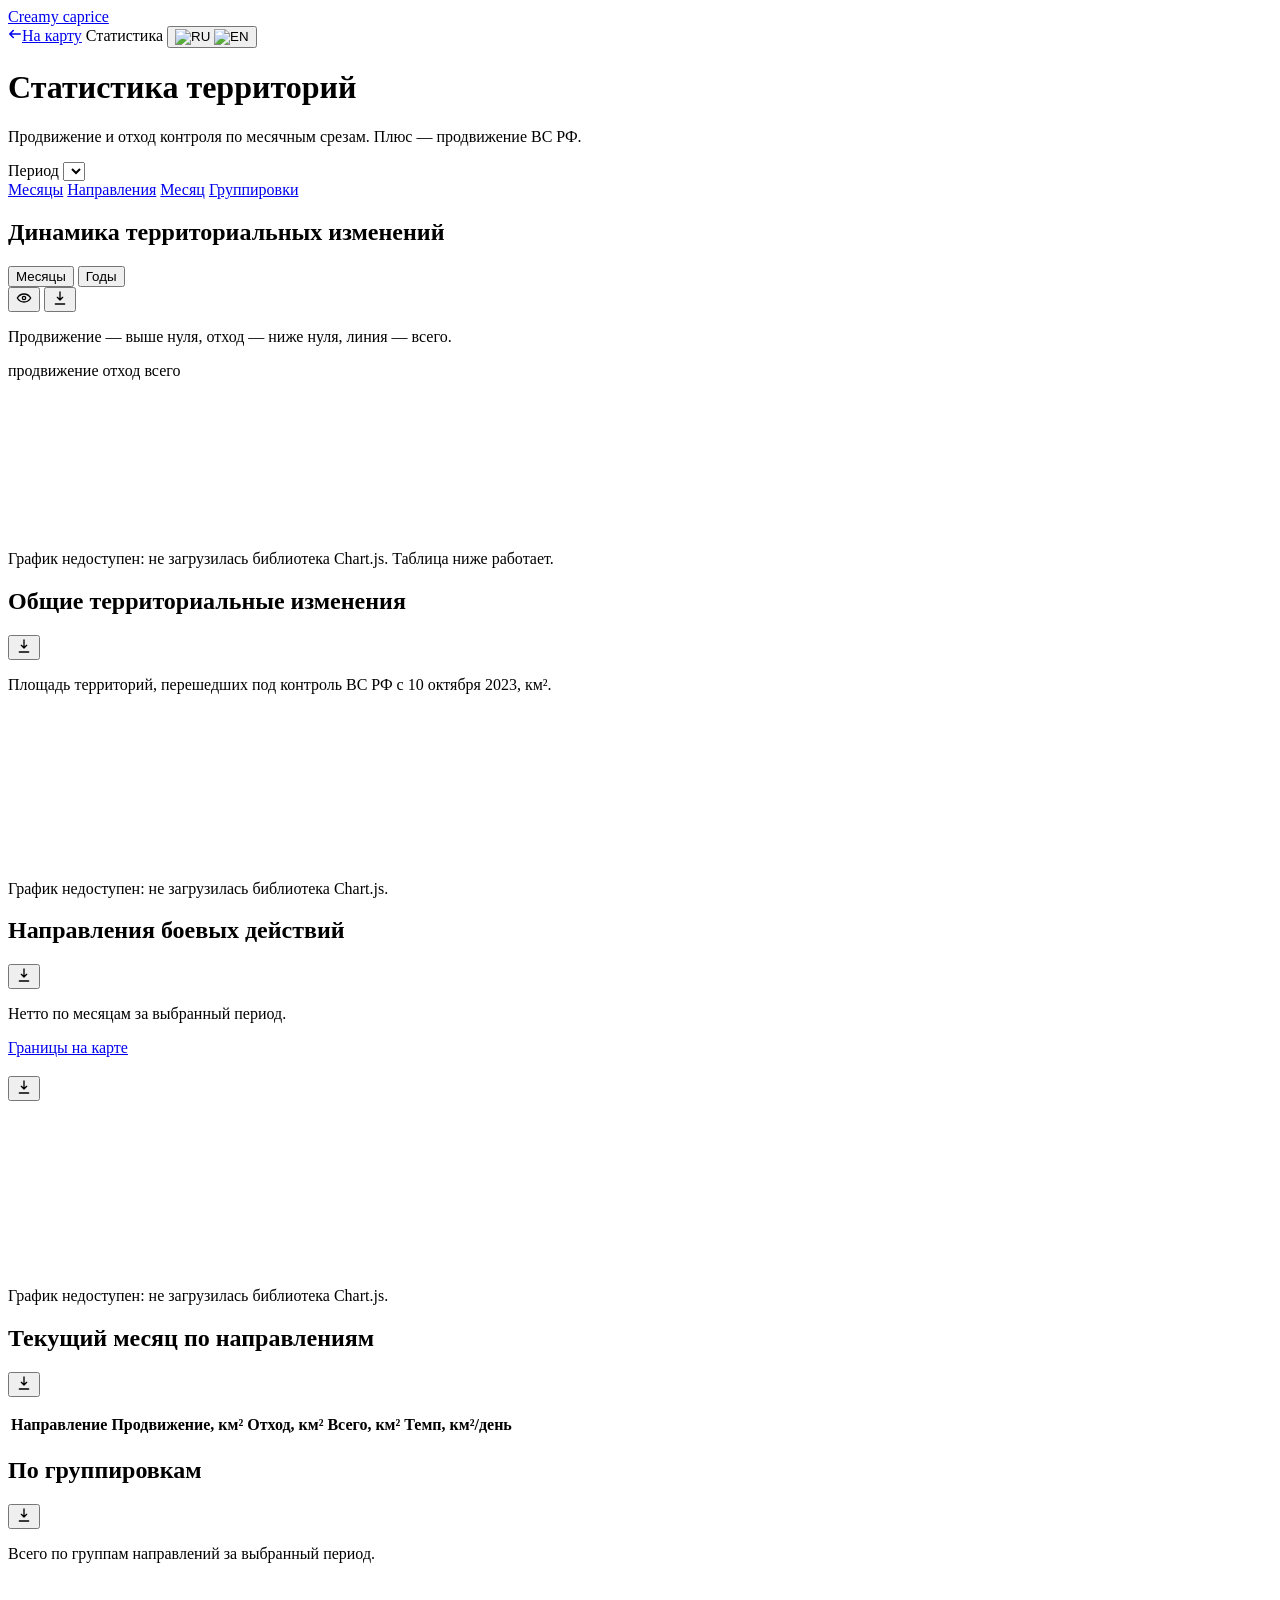
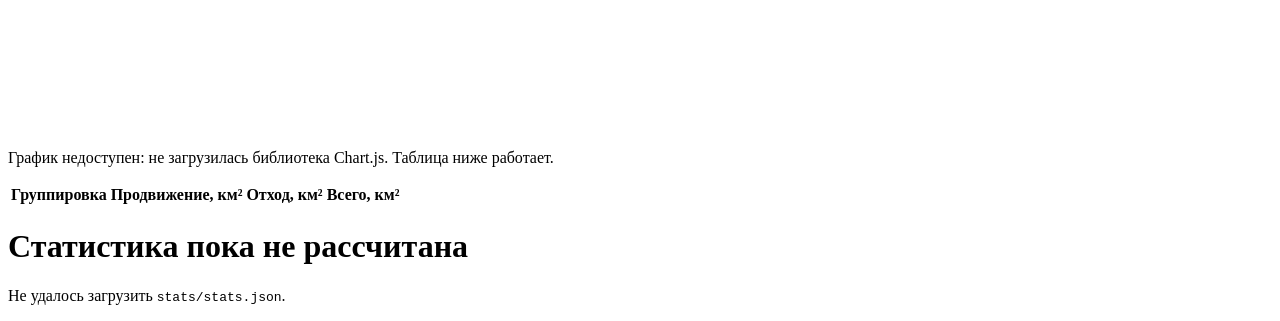
==== stats.html @ 087cec71 "Update stats.html" ====
<!DOCTYPE html>
<html lang="ru">
<head>
    <meta charset="UTF-8">
    <meta name="viewport" content="width=device-width, initial-scale=1.0">
    <title>Статистика территорий — Creamy caprice</title>
    <meta name="description" content="Территориальные изменения в ходе проведения специальной Специальной военной операции. Плюс — продвижение ВС РФ.">
    <link rel="icon" href="img/logo.png" type="image/png">
    <link rel="preconnect" href="https://fonts.googleapis.com">
    <link rel="preconnect" href="https://fonts.gstatic.com" crossorigin>
    <link href="https://fonts.googleapis.com/css2?family=Roboto:wght@400;500;700&family=Wallpoet&display=swap" rel="stylesheet">
    <link rel="stylesheet" href="css/variables.css">
    <link rel="stylesheet" href="css/stats.css?v=20261111b">
    <link rel="stylesheet" href="css/language.css">
    <script src="js/vendor/chart.umd.js" defer></script>
    <script src="js/vendor/modern-screenshot.js" defer></script>
    <script src="js/stats.js?v=20261111b" defer></script>
</head>
<body class="stats-page">
    <header class="stats-header">
        <div class="stats-header-inner">
            <a class="stats-brand" href="index.html">Creamy caprice</a>
            <nav class="stats-nav" aria-label="Навигация">
                <a class="stats-nav-link" href="index.html"><svg class="stats-nav-icon" viewBox="0 0 16 16" width="14" height="14" aria-hidden="true"><path d="M14 8H2m0 0 4-4M2 8l4 4" fill="none" stroke="currentColor" stroke-width="1.8" stroke-linecap="round" stroke-linejoin="round"/></svg><span data-ru="На карту" data-en="Back to map">На карту</span></a>
                <span class="stats-nav-current" data-ru="Статистика" data-en="Statistics">Статистика</span>
                <button id="stats-lang-toggle" class="lang-btn show-en" title="Switch to English" aria-label="Switch to English">
                    <img src="img/flags/ru.svg" alt="RU" class="flag-icon flag-ru">
                    <img src="img/flags/en.svg" alt="EN" class="flag-icon flag-en">
                </button>
            </nav>
        </div>
    </header>

    <main class="stats-main">
        <div id="stats-content">
            <div class="stats-title-row">
                <div>
                    <h1 data-ru="Статистика территорий" data-en="Territory statistics">Статистика территорий</h1>
                    <p class="stats-subtitle" data-ru="Продвижение и отход контроля по месячным срезам. Плюс — продвижение ВС РФ." data-en="Territory control advance and withdrawal by monthly snapshots. Positive values show Russian advance.">Продвижение и отход контроля по месячным срезам. Плюс — продвижение ВС РФ.</p>
                </div>
                <div id="stats-updated" class="stats-updated" aria-live="polite"></div>
            </div>

            <section id="stats-cards" class="stats-cards" aria-label="Сводка"></section>

            <div id="stats-toolbar" class="stats-toolbar">
                <label class="stats-range">
                    <span data-ru="Период" data-en="Period">Период</span>
                    <select id="stats-range-select" aria-label="Период статистики" data-aria-ru="Период статистики" data-aria-en="Statistics period"></select>
                </label>
                <span id="stats-range-label" class="stats-toolbar-stats" aria-live="polite"></span>
                <nav class="stats-jump" aria-label="Разделы статистики">
                    <a href="#months" data-ru="Месяцы" data-en="Months">Месяцы</a>
                    <a href="#directions" data-ru="Направления" data-en="Directions">Направления</a>
                    <a href="#stats-current" data-ru="Месяц" data-en="Month">Месяц</a>
                    <a href="#groups" data-ru="Группировки" data-en="Groups">Группировки</a>
                </nav>
            </div>


            <section id="months" class="stats-panel">
                <div class="stats-panel-head">
                    <div>
                        <div class="stats-panel-title-row">
                            <h2 data-ru="Динамика территориальных изменений" data-en="Territorial change dynamics">Динамика территориальных изменений</h2>
                            <div class="stats-granularity" role="group" aria-label="Дискретность графика" data-aria-ru="Дискретность графика" data-aria-en="Chart granularity">
                                <button type="button" data-granularity="month" class="is-active" aria-pressed="true" data-ru="Месяцы" data-en="Months">Месяцы</button>
                                <button type="button" data-granularity="year" aria-pressed="false" data-ru="Годы" data-en="Years">Годы</button>
                            </div>
                            <button type="button" id="stats-chart-detail" class="stats-icon-btn" title="Детальный вид: подписи всего по точкам" aria-label="Показать подписи всего по точкам" data-title-ru="Детальный вид: подписи всего по точкам" data-title-en="Detailed view: net labels at each point" data-aria-ru="Показать подписи всего по точкам" data-aria-en="Show net labels at each point" aria-pressed="false">
                                <svg viewBox="0 0 24 24" width="16" height="16" aria-hidden="true"><path d="M2 12s3.5-6 10-6 10 6 10 6-3.5 6-10 6S2 12 2 12Z" fill="none" stroke="currentColor" stroke-width="2" stroke-linejoin="round"/><circle cx="12" cy="12" r="2.5" fill="none" stroke="currentColor" stroke-width="2"/></svg>
                            </button>
                            <button type="button" class="stats-icon-btn stats-png-btn" data-shot="#months" data-file="territory-dynamics" title="Скачать PNG" aria-label="Скачать график в PNG" data-title-ru="Скачать PNG" data-title-en="Download PNG" data-aria-ru="Скачать график в PNG" data-aria-en="Download chart as PNG">
                                <svg viewBox="0 0 24 24" width="16" height="16" aria-hidden="true"><path d="M12 3v12m0 0 4-4m-4 4-4-4M5 21h14" fill="none" stroke="currentColor" stroke-width="2" stroke-linecap="round" stroke-linejoin="round"/></svg>
                            </button>
                        </div>
                        <p id="stats-chart-sub" class="stats-panel-sub" data-ru="Продвижение — выше нуля, отход — ниже нуля, линия — всего." data-en="Advance — above zero, withdrawal — below zero, line — total.">Продвижение — выше нуля, отход — ниже нуля, линия — всего.</p>
                    </div>
                    <div class="stats-legend" aria-hidden="true">
                        <span class="stats-legend-item"><span class="stats-dot stats-dot-gain"></span><span data-ru="продвижение" data-en="advance">продвижение</span></span>
                        <span class="stats-legend-item"><span class="stats-dot stats-dot-loss"></span><span data-ru="отход" data-en="withdrawal">отход</span></span>
                        <span class="stats-legend-item"><span class="stats-dot stats-dot-net"></span><span data-ru="всего" data-en="total">всего</span></span>
                    </div>
                </div>
                <div class="stats-chart-wrap">
                    <canvas id="monthly-chart" aria-label="График продвижения, отхода и всего по месяцам" data-aria-ru="График продвижения, отхода и всего по месяцам" data-aria-en="Monthly advance, withdrawal and total chart" role="img"></canvas>
                </div>
                <p id="stats-chart-level-note" class="stats-chart-note"></p>
                <p id="stats-chart-fallback" class="stats-note hidden" data-ru="График недоступен: не загрузилась библиотека Chart.js. Таблица ниже работает." data-en="Chart unavailable: Chart.js failed to load. The table below still works.">График недоступен: не загрузилась библиотека Chart.js. Таблица ниже работает.</p>
            </section>

            <section id="total" class="stats-panel">
                <div class="stats-panel-head">
                    <div>
                        <div class="stats-panel-title-row">
                            <h2 data-ru="Общие территориальные изменения" data-en="Overall territorial changes">Общие территориальные изменения</h2>
                            <button type="button" class="stats-icon-btn stats-png-btn" data-shot="#total" data-file="territory-total" title="Скачать PNG" aria-label="Скачать график в PNG" data-title-ru="Скачать PNG" data-title-en="Download PNG" data-aria-ru="Скачать график в PNG" data-aria-en="Download chart as PNG">
                                <svg viewBox="0 0 24 24" width="16" height="16" aria-hidden="true"><path d="M12 3v12m0 0 4-4m-4 4-4-4M5 21h14" fill="none" stroke="currentColor" stroke-width="2" stroke-linecap="round" stroke-linejoin="round"/></svg>
                            </button>
                        </div>
                        <p class="stats-panel-sub" data-ru="Площадь территорий, перешедших под контроль ВС РФ с 10 октября 2023, км²." data-en="Area of territory that came under Russian control since 10 October 2023, km².">Площадь территорий, перешедших под контроль ВС РФ с 10 октября 2023, км².</p>
                    </div>
                </div>
                <div class="stats-chart-wrap stats-chart-wrap--total">
                    <canvas id="total-chart" aria-label="График общих территориальных изменений с начала наступления" data-aria-ru="График общих территориальных изменений с начала наступления" data-aria-en="Overall territorial change chart since the start of the offensive" role="img"></canvas>
                </div>
                <p id="stats-total-note" class="stats-chart-note"></p>
                <p id="total-chart-fallback" class="stats-note hidden" data-ru="График недоступен: не загрузилась библиотека Chart.js." data-en="Chart unavailable: Chart.js failed to load.">График недоступен: не загрузилась библиотека Chart.js.</p>
            </section>

            <!-- Таблица по месяцам временно скрыта.
            <section class="stats-panel">
                <div class="stats-panel-head">
                    <div>
                        <h2 data-ru="Таблица по месяцам" data-en="Monthly table">Таблица по месяцам</h2>
                        <p id="stats-table-sub" class="stats-panel-sub" data-ru="Фактические даты срезов, между которыми посчитана дельта." data-en="Actual snapshot dates between which the delta is calculated.">Фактические даты срезов, между которыми посчитана дельта.</p>
                    </div>
                    <div class="stats-panel-actions">
                        <button type="button" id="stats-month-reset" class="stats-text-btn hidden" data-ru="Сбросить месяц" data-en="Reset month">Сбросить месяц</button>
                    </div>
                </div>
                <div class="stats-table-wrap">
                    <table class="stats-table">
                        <thead>
                            <tr>
                                <th data-ru="Месяц" data-en="Month">Месяц</th>
                                <th data-ru="Период" data-en="Period">Период</th>
                                <th class="num" data-ru="Дней" data-en="Days">Дней</th>
                                <th class="num" data-ru="Продвижение, км²" data-en="Advance, km²">Продвижение, км²</th>
                                <th class="num" data-ru="Отход, км²" data-en="Withdrawal, km²">Отход, км²</th>
                                <th class="num" data-ru="Всего, км²" data-en="Total, km²">Всего, км²</th>
                                <th class="num" data-ru="Темп, км²/день" data-en="Rate, km²/day">Темп, км²/день</th>
                            </tr>
                        </thead>
                        <tbody id="stats-table-body"></tbody>
                    </table>
                </div>
                <p id="stats-table-note" class="stats-note"></p>
            </section>
            -->

            <section id="directions" class="stats-panel hidden">
                <div id="stats-directions-report">
                    <div class="stats-panel-head">
                        <div>
                            <div class="stats-panel-title-row">
                                <h2 data-ru="Направления боевых действий" data-en="Directions of combat operations">Направления боевых действий</h2>
                                <button type="button" class="stats-icon-btn stats-png-btn" data-shot="#stats-directions-report" data-file="territory-directions" title="Скачать PNG" aria-label="Скачать таблицу в PNG" data-title-ru="Скачать PNG" data-title-en="Download PNG" data-aria-ru="Скачать таблицу в PNG" data-aria-en="Download table as PNG">
                                    <svg viewBox="0 0 24 24" width="16" height="16" aria-hidden="true"><path d="M12 3v12m0 0 4-4m-4 4-4-4M5 21h14" fill="none" stroke="currentColor" stroke-width="2" stroke-linecap="round" stroke-linejoin="round"/></svg>
                                </button>
                            </div>
                            <p id="stats-directions-sub" class="stats-panel-sub" data-ru="Нетто по месяцам за выбранный период." data-en="Monthly net for the selected period.">Нетто по месяцам за выбранный период.</p>
                        </div>
                        <div class="stats-panel-actions">
                            <a class="stats-map-link" href="index.html?directions=1" target="_blank" rel="noopener"><span data-ru="Границы на карте" data-en="Borders on map">Границы на карте</span></a>
                        </div>
                    </div>
                    <div class="stats-table-wrap stats-matrix-wrap">
                        <table class="stats-table stats-table--matrix">
                            <thead id="stats-matrix-head"></thead>
                            <tbody id="stats-directions-body"></tbody>
                            <tfoot id="stats-matrix-foot"></tfoot>
                        </table>
                    </div>
                    <p id="stats-directions-note" class="stats-note"></p>
                </div>

                <div id="stats-direction-detail" class="stats-direction-detail">
                    <div class="stats-direction-head">
                        <div>
                            <div class="stats-panel-title-row">
                                <h3 id="stats-direction-title"></h3>
                                <button type="button" class="stats-icon-btn stats-png-btn" data-shot="#stats-direction-detail" data-file="territory-direction" title="Скачать PNG" aria-label="Скачать график в PNG" data-title-ru="Скачать PNG" data-title-en="Download PNG" data-aria-ru="Скачать график в PNG" data-aria-en="Download chart as PNG">
                                    <svg viewBox="0 0 24 24" width="16" height="16" aria-hidden="true"><path d="M12 3v12m0 0 4-4m-4 4-4-4M5 21h14" fill="none" stroke="currentColor" stroke-width="2" stroke-linecap="round" stroke-linejoin="round"/></svg>
                                </button>
                            </div>
                            <p id="stats-direction-sub" class="stats-panel-sub"></p>
                        </div>
                        <div class="stats-direction-tools">
                            <div id="stats-direction-totals" class="stats-direction-totals"></div>
                        </div>
                    </div>
                    <div class="stats-chart-wrap stats-chart-wrap--small">
                        <canvas id="direction-chart" aria-label="График выбранных направлений" data-aria-ru="График выбранных направлений" data-aria-en="Selected directions chart" role="img"></canvas>
                    </div>
                    <p id="direction-chart-fallback" class="stats-note hidden" data-ru="График недоступен: не загрузилась библиотека Chart.js." data-en="Chart unavailable: Chart.js failed to load.">График недоступен: не загрузилась библиотека Chart.js.</p>
                </div>
            </section>

            <section id="stats-current" class="stats-panel hidden">
                <div class="stats-panel-head">
                    <div>
                        <div class="stats-panel-title-row">
                            <h2 data-ru="Текущий месяц по направлениям" data-en="Current month by direction">Текущий месяц по направлениям</h2>
                            <button type="button" class="stats-icon-btn stats-png-btn" data-shot="#stats-current" data-file="territory-current" title="Скачать PNG" aria-label="Скачать таблицу в PNG" data-title-ru="Скачать PNG" data-title-en="Download PNG" data-aria-ru="Скачать таблицу в PNG" data-aria-en="Download table as PNG">
                                <svg viewBox="0 0 24 24" width="16" height="16" aria-hidden="true"><path d="M12 3v12m0 0 4-4m-4 4-4-4M5 21h14" fill="none" stroke="currentColor" stroke-width="2" stroke-linecap="round" stroke-linejoin="round"/></svg>
                            </button>
                        </div>
                        <p id="stats-current-sub" class="stats-panel-sub"></p>
                    </div>
                </div>
                <div class="stats-table-wrap">
                    <table class="stats-table stats-table--compact">
                        <thead>
                            <tr>
                                <th data-ru="Направление" data-en="Direction">Направление</th>
                                <th class="num" data-ru="Продвижение, км²" data-en="Advance, km²">Продвижение, км²</th>
                                <th class="num" data-ru="Отход, км²" data-en="Withdrawal, km²">Отход, км²</th>
                                <th class="num" data-ru="Всего, км²" data-en="Total, km²">Всего, км²</th>
                                <th class="num" data-ru="Темп, км²/день" data-en="Rate, km²/day">Темп, км²/день</th>
                            </tr>
                        </thead>
                        <tbody id="stats-current-body"></tbody>
                    </table>
                </div>
                <p id="stats-current-note" class="stats-note"></p>
            </section>

            <section id="groups" class="stats-panel hidden">
                <div class="stats-panel-head">
                    <div>
                        <div class="stats-panel-title-row">
                            <h2 data-ru="По группировкам" data-en="By group">По группировкам</h2>
                            <button type="button" class="stats-icon-btn stats-png-btn" data-shot="#groups" data-file="territory-groups" title="Скачать PNG" aria-label="Скачать график и таблицу в PNG" data-title-ru="Скачать PNG" data-title-en="Download PNG" data-aria-ru="Скачать график и таблицу в PNG" data-aria-en="Download chart and table as PNG">
                                <svg viewBox="0 0 24 24" width="16" height="16" aria-hidden="true"><path d="M12 3v12m0 0 4-4m-4 4-4-4M5 21h14" fill="none" stroke="currentColor" stroke-width="2" stroke-linecap="round" stroke-linejoin="round"/></svg>
                            </button>
                        </div>
                        <p id="stats-groups-sub" class="stats-panel-sub" data-ru="Всего по группам направлений за выбранный период." data-en="Total by direction groups for the selected period.">Всего по группам направлений за выбранный период.</p>
                    </div>
                </div>
                <div class="stats-chart-wrap">
                    <canvas id="groups-chart" aria-label="График всего по группировкам" data-aria-ru="График всего по группировкам" data-aria-en="Chart of totals by groups" role="img"></canvas>
                </div>
                <p id="groups-chart-fallback" class="stats-note hidden" data-ru="График недоступен: не загрузилась библиотека Chart.js. Таблица ниже работает." data-en="Chart unavailable: Chart.js failed to load. The table below still works.">График недоступен: не загрузилась библиотека Chart.js. Таблица ниже работает.</p>
                <div class="stats-table-wrap">
                    <table class="stats-table">
                        <thead>
                            <tr>
                                <th data-ru="Группировка" data-en="Group">Группировка</th>
                                <th class="num" data-ru="Продвижение, км²" data-en="Advance, km²">Продвижение, км²</th>
                                <th class="num" data-ru="Отход, км²" data-en="Withdrawal, km²">Отход, км²</th>
                                <th class="num" data-ru="Всего, км²" data-en="Total, km²">Всего, км²</th>
                            </tr>
                        </thead>
                        <tbody id="stats-groups-body"></tbody>
                    </table>
                </div>
                <p id="stats-groups-note" class="stats-note"></p>
            </section>
        </div>

        <div id="stats-empty" class="stats-empty hidden" role="alert">
            <h1 data-ru="Статистика пока не рассчитана" data-en="Statistics not calculated yet">Статистика пока не рассчитана</h1>
            <p id="stats-empty-text" data-ru="Не удалось загрузить stats/stats.json." data-en="Failed to load stats/stats.json.">Не удалось загрузить <code>stats/stats.json</code>.</p>
        </div>
    </main>
</body>
</html>
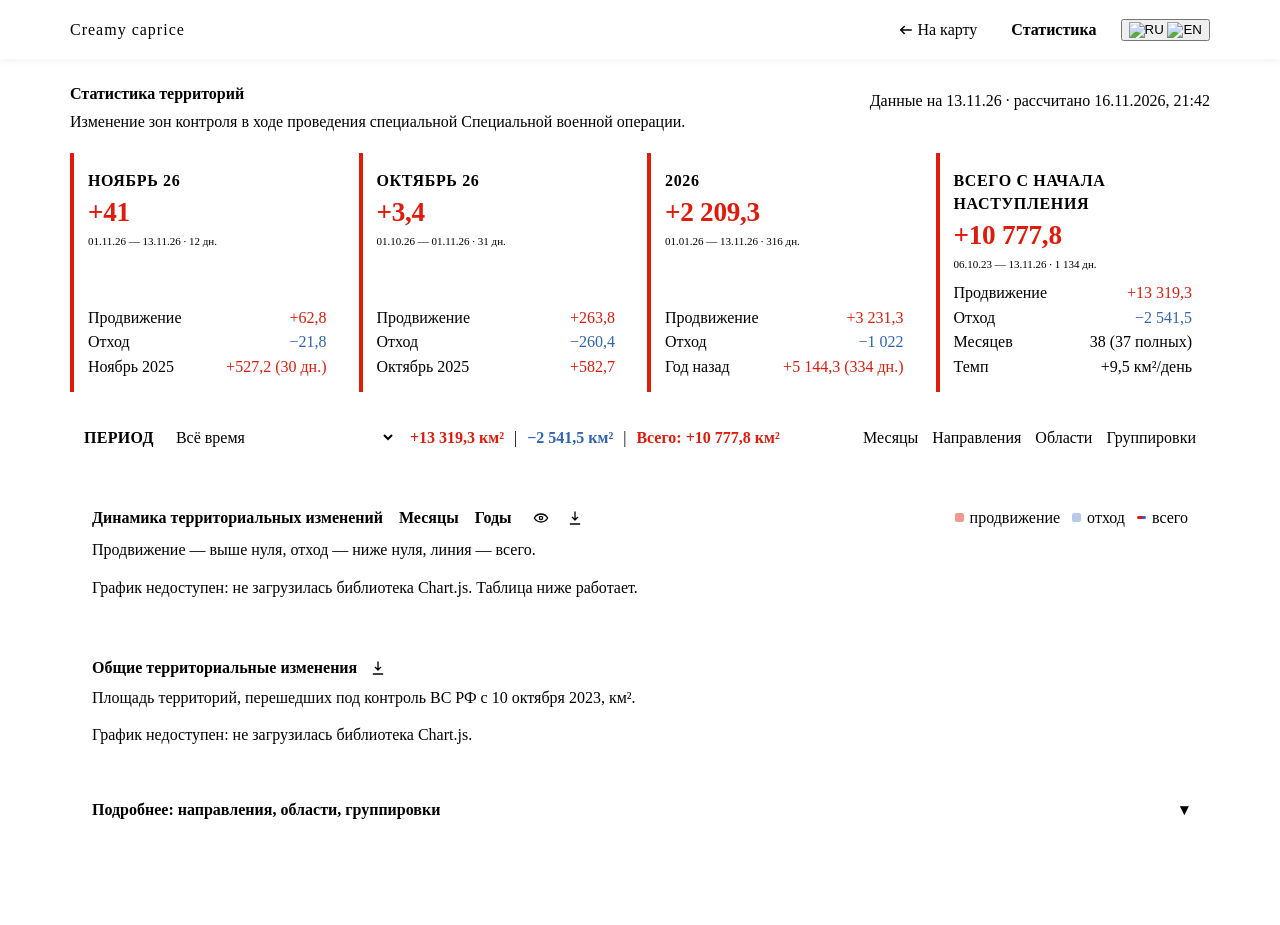
==== commit 1e08911b: "feat(stats): oblast control shares, anchored last period, fold and map mode - stats-engine: parseKml" ====
--- a/stats.html
+++ b/stats.html
@@ -10,11 +10,12 @@
     <link rel="preconnect" href="https://fonts.gstatic.com" crossorigin>
     <link href="https://fonts.googleapis.com/css2?family=Roboto:wght@400;500;700&family=Wallpoet&display=swap" rel="stylesheet">
     <link rel="stylesheet" href="css/variables.css">
-    <link rel="stylesheet" href="css/stats.css?v=20261111b">
+    <link rel="stylesheet" href="css/stats.css?v=20261116c">
     <link rel="stylesheet" href="css/language.css">
     <script src="js/vendor/chart.umd.js" defer></script>
     <script src="js/vendor/modern-screenshot.js" defer></script>
-    <script src="js/stats.js?v=20261111b" defer></script>
+    <script src="js/chart-axis.js?v=20261116a" defer></script>
+    <script src="js/stats.js?v=20261117a" defer></script>
 </head>
 <body class="stats-page">
     <header class="stats-header">
@@ -36,7 +37,7 @@
             <div class="stats-title-row">
                 <div>
                     <h1 data-ru="Статистика территорий" data-en="Territory statistics">Статистика территорий</h1>
-                    <p class="stats-subtitle" data-ru="Продвижение и отход контроля по месячным срезам. Плюс — продвижение ВС РФ." data-en="Territory control advance and withdrawal by monthly snapshots. Positive values show Russian advance.">Продвижение и отход контроля по месячным срезам. Плюс — продвижение ВС РФ.</p>
+                    <p class="stats-subtitle" data-ru="Изменение зон контроля в ходе проведения специальной Специальной военной операции." data-en="Territory control advance and withdrawal by monthly snapshots. Positive values show Russian advance.">Продвижение и отход контроля по месячным срезам. Плюс — продвижение ВС РФ.</p>
                 </div>
                 <div id="stats-updated" class="stats-updated" aria-live="polite"></div>
             </div>
@@ -52,7 +53,7 @@
                 <nav class="stats-jump" aria-label="Разделы статистики">
                     <a href="#months" data-ru="Месяцы" data-en="Months">Месяцы</a>
                     <a href="#directions" data-ru="Направления" data-en="Directions">Направления</a>
-                    <a href="#stats-current" data-ru="Месяц" data-en="Month">Месяц</a>
+                    <a href="#regions" data-ru="Области" data-en="Oblasts">Области</a>
                     <a href="#groups" data-ru="Группировки" data-en="Groups">Группировки</a>
                 </nav>
             </div>
@@ -107,6 +108,11 @@
                 <p id="stats-total-note" class="stats-chart-note"></p>
                 <p id="total-chart-fallback" class="stats-note hidden" data-ru="График недоступен: не загрузилась библиотека Chart.js." data-en="Chart unavailable: Chart.js failed to load.">График недоступен: не загрузилась библиотека Chart.js.</p>
             </section>
+
+            <details id="stats-more" class="stats-more">
+                <summary class="stats-more-summary">
+                    <span data-ru="Подробнее: направления, области, группировки" data-en="More: directions, oblasts, groups">Подробнее: направления, области, группировки</span>
+                </summary>
 
             <!-- Таблица по месяцам временно скрыта.
             <section class="stats-panel">
@@ -207,13 +213,88 @@
                                 <th class="num" data-ru="Продвижение, км²" data-en="Advance, km²">Продвижение, км²</th>
                                 <th class="num" data-ru="Отход, км²" data-en="Withdrawal, km²">Отход, км²</th>
                                 <th class="num" data-ru="Всего, км²" data-en="Total, km²">Всего, км²</th>
-                                <th class="num" data-ru="Темп, км²/день" data-en="Rate, km²/day">Темп, км²/день</th>
                             </tr>
                         </thead>
                         <tbody id="stats-current-body"></tbody>
                     </table>
                 </div>
                 <p id="stats-current-note" class="stats-note"></p>
+            </section>
+
+            <section id="regions" class="stats-panel hidden">
+                <div id="stats-regions-report">
+                    <div class="stats-panel-head">
+                        <div>
+                            <div class="stats-panel-title-row">
+                                <h2 data-ru="Области" data-en="Oblasts">Области</h2>
+                                <button type="button" class="stats-icon-btn stats-png-btn" data-shot="#stats-regions-report" data-file="territory-regions" title="Скачать PNG" aria-label="Скачать таблицу в PNG" data-title-ru="Скачать PNG" data-title-en="Download PNG" data-aria-ru="Скачать таблицу в PNG" data-aria-en="Download table as PNG">
+                                    <svg viewBox="0 0 24 24" width="16" height="16" aria-hidden="true"><path d="M12 3v12m0 0 4-4m-4 4-4-4M5 21h14" fill="none" stroke="currentColor" stroke-width="2" stroke-linecap="round" stroke-linejoin="round"/></svg>
+                                </button>
+                            </div>
+                            <p id="stats-regions-sub" class="stats-panel-sub" data-ru="Доля контроля по областям на конец месяца, % площади суши." data-en="Control share by oblast at month end, % of land area.">Доля контроля по областям на конец месяца, % площади суши.</p>
+                        </div>
+                        <div class="stats-panel-actions">
+                            <a class="stats-map-link" href="index.html?regions=1" target="_blank" rel="noopener"><span data-ru="Границы на карте" data-en="Borders on map">Границы на карте</span></a>
+                        </div>
+                    </div>
+                    <div class="stats-table-wrap stats-matrix-wrap">
+                        <table class="stats-table stats-table--matrix">
+                            <thead id="stats-regions-head"></thead>
+                            <tbody id="stats-regions-body"></tbody>
+                            <tfoot id="stats-regions-foot"></tfoot>
+                        </table>
+                    </div>
+                    <p id="stats-regions-note" class="stats-note"></p>
+                </div>
+
+                <div id="stats-region-detail" class="stats-direction-detail">
+                    <div class="stats-direction-head">
+                        <div>
+                            <div class="stats-panel-title-row">
+                                <h3 id="stats-region-title"></h3>
+                                <button type="button" class="stats-icon-btn stats-png-btn" data-shot="#stats-region-detail" data-file="territory-region" title="Скачать PNG" aria-label="Скачать график в PNG" data-title-ru="Скачать PNG" data-title-en="Download PNG" data-aria-ru="Скачать график в PNG" data-aria-en="Download chart as PNG">
+                                    <svg viewBox="0 0 24 24" width="16" height="16" aria-hidden="true"><path d="M12 3v12m0 0 4-4m-4 4-4-4M5 21h14" fill="none" stroke="currentColor" stroke-width="2" stroke-linecap="round" stroke-linejoin="round"/></svg>
+                                </button>
+                            </div>
+                            <p id="stats-region-sub" class="stats-panel-sub"></p>
+                        </div>
+                        <div class="stats-direction-tools">
+                            <div id="stats-region-totals" class="stats-direction-totals"></div>
+                        </div>
+                    </div>
+                    <div class="stats-chart-wrap stats-chart-wrap--small">
+                        <canvas id="region-chart" aria-label="График доли контроля по областям" data-aria-ru="График доли контроля по областям" data-aria-en="Oblast control share chart" role="img"></canvas>
+                    </div>
+                    <p id="region-chart-fallback" class="stats-note hidden" data-ru="График недоступен: не загрузилась библиотека Chart.js." data-en="Chart unavailable: Chart.js failed to load.">График недоступен: не загрузилась библиотека Chart.js.</p>
+                </div>
+            </section>
+
+            <section id="stats-current-regions" class="stats-panel hidden">
+                <div class="stats-panel-head">
+                    <div>
+                        <div class="stats-panel-title-row">
+                            <h2 data-ru="Текущий месяц по областям" data-en="Current month by oblast">Текущий месяц по областям</h2>
+                            <button type="button" class="stats-icon-btn stats-png-btn" data-shot="#stats-current-regions" data-file="territory-current-regions" title="Скачать PNG" aria-label="Скачать таблицу в PNG" data-title-ru="Скачать PNG" data-title-en="Download PNG" data-aria-ru="Скачать таблицу в PNG" data-aria-en="Download table as PNG">
+                                <svg viewBox="0 0 24 24" width="16" height="16" aria-hidden="true"><path d="M12 3v12m0 0 4-4m-4 4-4-4M5 21h14" fill="none" stroke="currentColor" stroke-width="2" stroke-linecap="round" stroke-linejoin="round"/></svg>
+                            </button>
+                        </div>
+                        <p id="stats-current-regions-sub" class="stats-panel-sub"></p>
+                    </div>
+                </div>
+                <div class="stats-table-wrap">
+                    <table class="stats-table stats-table--compact">
+                        <thead>
+                            <tr>
+                                <th data-ru="Область" data-en="Oblast">Область</th>
+                                <th class="num" data-ru="Продвижение, км²" data-en="Advance, km²">Продвижение, км²</th>
+                                <th class="num" data-ru="Отход, км²" data-en="Withdrawal, km²">Отход, км²</th>
+                                <th class="num" data-ru="Всего, км²" data-en="Total, km²">Всего, км²</th>
+                            </tr>
+                        </thead>
+                        <tbody id="stats-current-regions-body"></tbody>
+                    </table>
+                </div>
+                <p id="stats-current-regions-note" class="stats-note"></p>
             </section>
 
             <section id="groups" class="stats-panel hidden">
@@ -247,6 +328,7 @@
                 </div>
                 <p id="stats-groups-note" class="stats-note"></p>
             </section>
+            </details>
         </div>
 
         <div id="stats-empty" class="stats-empty hidden" role="alert">
--- a/css/stats.css
+++ b/css/stats.css
@@ -0,0 +1,1049 @@
+/* ============================================================
+   Страница статистики территорий.
+   Опирается на токены css/variables.css.
+   ============================================================ */
+
+:root {
+    --stats-gain: #e01b0b;
+    --stats-gain-soft: rgba(224, 27, 11, 0.14);
+    --stats-gain-bar: rgba(224, 27, 11, 0.45);
+    --stats-loss: #2f63b8;
+    --stats-loss-soft: rgba(47, 99, 184, 0.14);
+    --stats-loss-bar: rgba(47, 99, 184, 0.35);
+    --stats-net: #1f2328;
+    --stats-max-width: 1180px;
+}
+
+* {
+    box-sizing: border-box;
+}
+
+html {
+    scroll-behavior: smooth;
+}
+
+body.stats-page {
+    margin: 0;
+    min-height: 100vh;
+    background: var(--gray-50);
+    color: var(--text-main);
+    font-family: var(--font-main);
+    font-size: var(--font-size-md);
+    line-height: 1.45;
+}
+
+.hidden {
+    display: none !important;
+}
+
+a {
+    color: var(--primary-dark);
+}
+
+code {
+    font-family: var(--font-mono);
+    font-size: 0.92em;
+    background: var(--gray-100);
+    border: 1px solid var(--gray-200);
+    border-radius: var(--radius-sm);
+    padding: 1px 5px;
+}
+
+/* ---------- Шапка ---------- */
+
+.stats-header {
+    position: sticky;
+    top: 0;
+    z-index: 20;
+    background: rgba(255, 255, 255, 0.96);
+    border-bottom: 1px solid var(--gray-200);
+    box-shadow: 0 1px 8px rgba(0, 0, 0, 0.06);
+    backdrop-filter: blur(6px);
+}
+
+.stats-header-inner {
+    max-width: var(--stats-max-width);
+    margin: 0 auto;
+    padding: 12px 20px;
+    display: flex;
+    align-items: center;
+    justify-content: space-between;
+    gap: 16px;
+}
+
+.stats-brand {
+    font-family: var(--font-logo);
+    font-size: var(--font-size-xl);
+    letter-spacing: 1px;
+    color: var(--brand);
+    text-decoration: none;
+    white-space: nowrap;
+}
+
+.stats-nav {
+    display: flex;
+    align-items: center;
+    gap: 14px;
+    font-size: var(--font-size-sm);
+}
+
+.stats-nav-link {
+    display: inline-flex;
+    align-items: center;
+    gap: 4px;
+    color: var(--text-secondary);
+    text-decoration: none;
+    padding: 6px 10px;
+    border-radius: var(--radius-md);
+    transition: background var(--transition-fast), color var(--transition-fast);
+}
+
+.stats-nav-icon {
+    flex-shrink: 0;
+}
+
+.stats-nav-link:hover {
+    background: var(--gray-100);
+    color: var(--text-main);
+}
+
+.stats-nav-current {
+    color: var(--text-main);
+    font-weight: 700;
+    padding: 6px 10px;
+    border-radius: var(--radius-md);
+    background: var(--gray-100);
+}
+
+/* ---------- Контейнер ---------- */
+
+.stats-main {
+    max-width: var(--stats-max-width);
+    margin: 0 auto;
+    padding: 26px 20px 70px;
+}
+
+.stats-title-row {
+    display: flex;
+    align-items: flex-start;
+    justify-content: space-between;
+    gap: 18px;
+    margin-bottom: 20px;
+}
+
+.stats-title-row h1 {
+    margin: 0 0 6px;
+    font-size: var(--font-size-2xl);
+    line-height: 1.15;
+}
+
+.stats-subtitle {
+    margin: 0;
+    max-width: 720px;
+    color: var(--text-secondary);
+}
+
+.stats-updated {
+    flex-shrink: 0;
+    margin-top: 4px;
+    font-size: var(--font-size-xs);
+    color: var(--text-muted);
+    text-align: right;
+    white-space: nowrap;
+}
+
+/* ---------- Карточки сводки ---------- */
+
+.stats-cards {
+    display: grid;
+    grid-template-columns: repeat(auto-fit, minmax(240px, 1fr));
+    gap: 14px;
+    margin-bottom: 18px;
+}
+
+.stats-card {
+    position: relative;
+    display: flex;
+    flex-direction: column;
+    background: var(--surface);
+    border: 1px solid var(--gray-200);
+    border-radius: var(--radius-xl);
+    padding: 16px 18px 15px;
+    box-shadow: var(--shadow-sm);
+    overflow: hidden;
+}
+
+.stats-card.is-gain {
+    background: linear-gradient(180deg, rgba(224, 27, 11, 0.055), var(--surface) 70%);
+    border-color: rgba(224, 27, 11, 0.18);
+}
+
+.stats-card.is-loss {
+    background: linear-gradient(180deg, rgba(47, 99, 184, 0.06), var(--surface) 70%);
+    border-color: rgba(47, 99, 184, 0.20);
+}
+
+.stats-card::before {
+    content: "";
+    position: absolute;
+    inset: 0 auto 0 0;
+    width: 4px;
+    background: var(--gray-300);
+}
+
+.stats-card.is-gain::before { background: var(--stats-gain); }
+.stats-card.is-loss::before { background: var(--stats-loss); }
+.stats-card.is-total::before { background: var(--stats-net); }
+
+.stats-card-label {
+    display: block;
+    margin-bottom: 6px;
+    color: var(--text-muted);
+    font-size: var(--font-size-xs);
+    font-weight: 700;
+    letter-spacing: 0.04em;
+    text-transform: uppercase;
+}
+
+.stats-card-value {
+    display: block;
+    font-size: 1.7rem;
+    font-weight: 700;
+    line-height: 1.1;
+    font-variant-numeric: tabular-nums;
+    letter-spacing: -0.01em;
+}
+
+.stats-card-value.gain { color: var(--stats-gain); }
+.stats-card-value.loss { color: var(--stats-loss); }
+.stats-card-value.neutral { color: var(--stats-net); }
+
+.stats-card-context {
+    display: block;
+    margin-top: 6px;
+    color: var(--text-muted);
+    font-size: 11px;
+    line-height: 1.35;
+}
+
+.stats-card-lines {
+    display: grid;
+    gap: 3px;
+    margin-top: auto;
+    padding-top: 10px;
+}
+
+.stats-card-line {
+    display: flex;
+    align-items: baseline;
+    justify-content: space-between;
+    gap: 8px;
+    font-size: var(--font-size-xs);
+    line-height: 1.35;
+}
+
+.stats-card-line-label {
+    color: var(--text-muted);
+}
+
+.stats-card-line-value {
+    color: var(--text-main);
+    font-variant-numeric: tabular-nums;
+    text-align: right;
+}
+
+.stats-card-line-value.gain { color: var(--stats-gain); }
+.stats-card-line-value.loss { color: var(--stats-loss); }
+.stats-card-line-value.neutral { color: var(--text-secondary); }
+
+/* ---------- Панели ---------- */
+
+.stats-panel {
+    background: var(--surface);
+    border: 1px solid var(--gray-200);
+    border-radius: var(--radius-xl);
+    box-shadow: var(--shadow-sm);
+    padding: 20px 22px 18px;
+    margin-bottom: 18px;
+}
+
+.stats-panel h2 {
+    margin: 0;
+    font-size: var(--font-size-lg);
+    white-space: nowrap;
+}
+
+.stats-panel-head {
+    display: flex;
+    align-items: flex-start;
+    justify-content: space-between;
+    gap: 16px;
+    margin-bottom: 14px;
+}
+
+.stats-panel-sub {
+    margin: 5px 0 0;
+    font-size: var(--font-size-xs);
+    color: var(--text-muted);
+}
+
+/* ---------- Кат подробных разделов ---------- */
+
+.stats-more {
+    margin-bottom: 18px;
+}
+
+.stats-more-summary {
+    display: flex;
+    align-items: center;
+    justify-content: space-between;
+    gap: 12px;
+    padding: 16px 22px;
+    background: var(--surface);
+    border: 1px solid var(--gray-200);
+    border-radius: var(--radius-xl);
+    box-shadow: var(--shadow-sm);
+    cursor: pointer;
+    font-weight: 700;
+    list-style: none;
+}
+
+.stats-more-summary::-webkit-details-marker {
+    display: none;
+}
+
+.stats-more-summary:hover {
+    background: var(--gray-50);
+}
+
+.stats-more-summary::after {
+    content: '▾';
+    color: var(--text-muted);
+    transition: transform var(--transition-fast);
+}
+
+.stats-more[open] .stats-more-summary {
+    margin-bottom: 18px;
+}
+
+.stats-more[open] .stats-more-summary::after {
+    transform: rotate(180deg);
+}
+
+.stats-panel-title-row {
+    display: flex;
+    align-items: center;
+    flex-wrap: wrap;
+    gap: 8px;
+}
+
+.stats-granularity {
+    display: inline-flex;
+    border: 1px solid var(--gray-200);
+    border-radius: 6px;
+    overflow: hidden;
+}
+
+.stats-granularity button {
+    background: var(--surface);
+    border: 0;
+    color: var(--text-muted);
+    cursor: pointer;
+    font: inherit;
+    font-size: var(--font-size-xs);
+    font-weight: 600;
+    padding: 4px 8px;
+}
+
+.stats-granularity button + button {
+    border-left: 1px solid var(--gray-200);
+}
+
+.stats-granularity button.is-active {
+    background: var(--gray-100);
+    color: var(--text-main);
+}
+
+.stats-icon-btn {
+    align-items: center;
+    background: var(--surface);
+    border: 1px solid var(--gray-200);
+    border-radius: 6px;
+    color: var(--text-muted);
+    cursor: pointer;
+    display: inline-flex;
+    height: 26px;
+    justify-content: center;
+    padding: 0;
+    width: 26px;
+}
+
+.stats-icon-btn:hover,
+.stats-icon-btn.is-active {
+    border-color: var(--stats-gain);
+    color: var(--stats-gain);
+}
+
+.stats-icon-btn.is-active {
+    background: var(--stats-gain-soft);
+}
+
+.stats-icon-btn svg {
+    display: block;
+}
+
+.stats-chart-note {
+    margin: 7px 0 0;
+    font-size: var(--font-size-xs);
+    color: var(--text-muted);
+}
+
+.stats-chart-tooltip {
+    position: absolute;
+    z-index: 8;
+    box-sizing: border-box;
+    min-width: 210px;
+    max-width: 280px;
+    padding: 10px 12px;
+    background: rgba(31, 35, 40, 0.97);
+    border-radius: 8px;
+    box-shadow: 0 6px 22px rgba(0, 0, 0, 0.28);
+    color: #fff;
+    pointer-events: none;
+    transform: translate(-50%, calc(-100% - 10px));
+}
+
+.stats-chart-tooltip.is-below {
+    transform: translate(-50%, 12px);
+}
+
+.stats-chart-tooltip.hidden {
+    display: none;
+}
+
+.stats-chart-tooltip-title {
+    color: rgba(255, 255, 255, 0.65);
+    font-size: 11px;
+    font-weight: 600;
+    letter-spacing: 0.05em;
+    text-transform: uppercase;
+}
+
+.stats-chart-tooltip-total {
+    display: flex;
+    align-items: baseline;
+    flex-wrap: wrap;
+    gap: 7px;
+    margin: 5px 0 8px;
+    padding-bottom: 8px;
+    border-bottom: 1px solid rgba(255, 255, 255, 0.18);
+    font-size: 10px;
+    font-weight: 700;
+    letter-spacing: 0.08em;
+    line-height: 1.4;
+}
+
+.stats-chart-tooltip-total strong {
+    font-size: 16px;
+    letter-spacing: 0;
+}
+
+.stats-chart-tooltip-total.gain strong { color: #ffb3aa; }
+.stats-chart-tooltip-total.loss strong { color: #9ec5f5; }
+
+.stats-chart-tooltip-row {
+    display: flex;
+    justify-content: space-between;
+    gap: 16px;
+    color: rgba(255, 255, 255, 0.78);
+    font-size: 12px;
+    line-height: 1.75;
+}
+
+.stats-chart-tooltip-row b { font-weight: 600; }
+.stats-chart-tooltip-row b.gain { color: #ffb3aa; }
+.stats-chart-tooltip-row b.loss { color: #9ec5f5; }
+
+.stats-chart-tooltip-meta {
+    margin-top: 7px;
+    padding-top: 7px;
+    border-top: 1px solid rgba(255, 255, 255, 0.13);
+    color: rgba(255, 255, 255, 0.58);
+    font-size: 11px;
+    line-height: 1.55;
+}
+
+.stats-chart-wrap {
+    position: relative;
+    height: 600px;
+    max-height: 80vh;
+    overflow-y: auto;
+    overflow-x: hidden;
+    scrollbar-width: thin;
+}
+
+.stats-chart-wrap canvas {
+    width: 100% !important;
+    height: 100% !important;
+}
+
+.stats-legend {
+    display: flex;
+    flex-wrap: wrap;
+    gap: 12px;
+    font-size: var(--font-size-xs);
+    color: var(--text-secondary);
+    padding-top: 4px;
+}
+
+.stats-legend-item {
+    display: inline-flex;
+    align-items: center;
+    gap: 6px;
+    white-space: nowrap;
+}
+
+.stats-dot {
+    width: 9px;
+    height: 9px;
+    border-radius: 2px;
+    display: inline-block;
+}
+
+.stats-dot-gain { background: var(--stats-gain-bar); }
+.stats-dot-loss { background: var(--stats-loss-bar); }
+.stats-dot-net { background: linear-gradient(90deg, var(--stats-gain) 0 50%, var(--stats-loss) 50% 100%); height: 3px; border-radius: 2px; }
+
+/* ---------- Таблица ---------- */
+
+.stats-table-wrap {
+    overflow-x: auto;
+    border: 1px solid var(--gray-200);
+    border-radius: var(--radius-lg);
+}
+
+.stats-table {
+    width: 100%;
+    min-width: 820px;
+    border-collapse: collapse;
+    font-size: var(--font-size-sm);
+}
+
+.stats-table th,
+.stats-table td {
+    padding: 9px 12px;
+    border-bottom: 1px solid var(--gray-200);
+    text-align: left;
+    white-space: nowrap;
+}
+
+.stats-table th {
+    background: var(--gray-50);
+    color: var(--text-secondary);
+    font-weight: 700;
+    font-size: var(--font-size-xs);
+    letter-spacing: 0.02em;
+    text-transform: uppercase;
+}
+
+.stats-table th.num,
+.stats-table td.num {
+    text-align: right;
+    font-variant-numeric: tabular-nums;
+}
+
+.stats-table tbody tr:last-child td {
+    border-bottom: none;
+}
+
+.stats-table tbody tr:hover {
+    background: var(--gray-50);
+}
+
+.stats-table tbody tr.is-partial {
+    background: #fff8e1;
+}
+
+.stats-table tbody tr.is-partial:hover {
+    background: #fff3cc;
+}
+
+.stats-table .month-cell {
+    font-weight: 700;
+}
+
+.stats-table .gain { color: var(--stats-gain); }
+.stats-table .loss { color: var(--stats-loss); }
+.stats-table .net-pos { color: var(--stats-gain); font-weight: 700; }
+.stats-table .net-neg { color: var(--stats-loss); font-weight: 700; }
+.stats-table .muted { color: var(--text-muted); }
+
+.stats-badge {
+    display: inline-block;
+    margin-left: 7px;
+    padding: 1px 6px;
+    border-radius: 999px;
+    background: #ffe9a8;
+    color: #7a5b00;
+    font-size: 10px;
+    font-weight: 700;
+    letter-spacing: 0.02em;
+    text-transform: uppercase;
+    vertical-align: 1px;
+}
+
+.stats-matrix-wrap {
+    overflow-x: auto;
+    max-width: 100%;
+    scrollbar-width: thin;
+}
+
+.stats-table--matrix {
+    width: max-content;
+    min-width: 100%;
+    border-collapse: separate;
+    border-spacing: 0;
+    font-size: 12px;
+}
+
+.stats-table--matrix th,
+.stats-table--matrix td {
+    padding: 6px 8px;
+    border-bottom: 1px solid var(--gray-200);
+    white-space: nowrap;
+}
+
+.stats-table--matrix thead th {
+    background: var(--gray-50);
+}
+
+.stats-table--matrix th.stats-matrix-name,
+.stats-table--matrix td.stats-matrix-name {
+    position: sticky;
+    right: 0;
+    z-index: 2;
+    width: 260px;
+    min-width: 260px;
+    max-width: 300px;
+    white-space: normal;
+    text-align: left;
+    background: var(--surface);
+    box-shadow: -1px 0 0 var(--gray-200);
+}
+
+.stats-table--matrix thead th.stats-matrix-name {
+    z-index: 3;
+    background: var(--gray-50);
+}
+
+.stats-table--matrix tbody tr:hover td {
+    background: var(--gray-50);
+}
+
+.stats-table--matrix tbody tr.is-selected td {
+    background: #fff8e1;
+}
+
+.stats-table--matrix td.num,
+.stats-table--matrix th.num {
+    min-width: 54px;
+}
+
+.stats-table--matrix .stats-matrix-name,
+.stats-table--matrix .stats-matrix-total {
+    font-weight: 700;
+}
+
+.stats-table--matrix .stats-matrix-total {
+    border-right: 1px solid var(--gray-300);
+}
+
+.stats-table--matrix .stats-matrix-year {
+    text-align: center;
+    border-left: 1px solid var(--gray-300);
+}
+
+.stats-table--matrix .is-year-start {
+    border-left: 1px solid var(--gray-300);
+}
+
+.stats-table tbody tr.is-inactive {
+    opacity: 0.55;
+}
+
+.stats-table tbody tr.is-inactive:hover {
+    opacity: 0.78;
+}
+
+.stats-table--matrix td.net-pos { color: var(--stats-gain); }
+.stats-table--matrix td.net-neg { color: var(--stats-loss); }
+.stats-table--matrix td.is-zero { color: var(--text-muted); }
+
+.stats-table--matrix tfoot td {
+    border-top: 2px solid var(--gray-300);
+    border-bottom: none;
+    background: var(--gray-50);
+    font-weight: 700;
+}
+
+.stats-png-wide {
+    width: max-content;
+    max-width: none;
+}
+
+.stats-png-wide .stats-matrix-wrap {
+    overflow: visible;
+}
+
+.stats-table tbody tr.is-total td {
+    font-weight: 700;
+    background: var(--gray-50);
+}
+
+.stats-table tbody tr.is-unassigned {
+    background: var(--gray-50);
+}
+
+.stats-table tbody tr.is-unassigned td:first-child {
+    color: var(--text-secondary);
+}
+
+.stats-note {
+    margin: 12px 0 0;
+    font-size: var(--font-size-xs);
+    color: var(--text-muted);
+}
+
+/* ---------- Фильтр периода и навигация ---------- */
+
+.stats-toolbar {
+    display: flex;
+    align-items: center;
+    gap: 14px;
+    flex-wrap: wrap;
+    margin-bottom: 18px;
+    padding: 10px 14px;
+    background: var(--surface);
+    border: 1px solid var(--gray-200);
+    border-radius: var(--radius-lg);
+    box-shadow: var(--shadow-sm);
+}
+
+.stats-range,
+.stats-inline-select {
+    display: inline-flex;
+    align-items: center;
+    gap: 8px;
+    color: var(--text-secondary);
+    font-size: var(--font-size-xs);
+    font-weight: 700;
+    letter-spacing: 0.02em;
+    text-transform: uppercase;
+}
+
+.stats-range select,
+.stats-inline-select select {
+    height: 34px;
+    padding: 0 28px 0 10px;
+    border: 1px solid var(--gray-300);
+    border-radius: var(--radius-md);
+    background: var(--surface);
+    color: var(--text-main);
+    font: inherit;
+    text-transform: none;
+    letter-spacing: 0;
+    font-weight: 400;
+}
+
+.stats-toolbar-stats {
+    display: inline-flex;
+    align-items: center;
+    flex-wrap: wrap;
+    gap: 10px;
+    color: var(--text-secondary);
+    font-size: var(--font-size-xs);
+    font-variant-numeric: tabular-nums;
+}
+
+.stats-toolbar-stats .gain { color: var(--stats-gain); font-weight: 600; }
+.stats-toolbar-stats .loss { color: var(--stats-loss); font-weight: 600; }
+.stats-toolbar-stats .net { font-weight: 700; }
+.stats-toolbar-stats .sep { color: var(--gray-400); font-weight: 400; }
+
+.stats-toolbar.is-gain {
+    background: linear-gradient(180deg, rgba(224, 27, 11, 0.055), var(--surface) 70%);
+    border-color: rgba(224, 27, 11, 0.18);
+}
+
+.stats-toolbar.is-loss {
+    background: linear-gradient(180deg, rgba(47, 99, 184, 0.06), var(--surface) 70%);
+    border-color: rgba(47, 99, 184, 0.20);
+}
+
+.stats-toolbar-stats .net.gain { color: var(--stats-gain); }
+.stats-toolbar-stats .net.loss { color: var(--stats-loss); }
+
+.stats-jump {
+    display: flex;
+    gap: 14px;
+    flex-wrap: wrap;
+    margin-left: auto;
+}
+
+.stats-jump a {
+    color: var(--text-secondary);
+    font-size: var(--font-size-xs);
+    text-decoration: none;
+}
+
+.stats-jump a:hover {
+    color: var(--stats-gain);
+}
+
+.stats-panel-actions {
+    display: flex;
+    align-items: center;
+    gap: 14px;
+    flex-wrap: wrap;
+}
+
+.stats-text-btn {
+    background: none;
+    border: 0;
+    padding: 0;
+    color: var(--stats-gain);
+    cursor: pointer;
+    font: inherit;
+    font-size: var(--font-size-xs);
+    font-weight: 600;
+    text-decoration: underline;
+    text-underline-offset: 2px;
+}
+
+.stats-text-btn:hover {
+    color: #a8160a;
+}
+
+.stats-text-btn.hidden {
+    display: none;
+}
+
+.stats-map-link {
+    color: var(--stats-gain);
+    font-size: var(--font-size-xs);
+    text-decoration: none;
+    white-space: nowrap;
+}
+
+.stats-map-link:hover {
+    text-decoration: underline;
+}
+
+/* ---------- Направления и группировки ---------- */
+
+.stats-table tbody tr.is-clickable {
+    cursor: pointer;
+}
+
+.stats-table tbody tr.is-selected {
+    background: #fff8e1;
+    box-shadow: inset 3px 0 0 var(--stats-gain);
+}
+
+.stats-table tbody tr.is-selected:hover {
+    background: #fff3cc;
+}
+
+.stats-table--compact {
+    min-width: 620px;
+}
+
+.stats-direction-detail {
+    margin-top: 20px;
+    padding-top: 18px;
+    border-top: 1px solid var(--gray-200);
+}
+
+.stats-direction-tools {
+    display: flex;
+    align-items: center;
+    gap: 12px;
+    flex-wrap: wrap;
+}
+
+.stats-direction-head {
+    display: flex;
+    align-items: flex-start;
+    justify-content: space-between;
+    gap: 16px;
+    flex-wrap: wrap;
+}
+
+.stats-direction-head h3 {
+    margin: 0;
+    font-size: var(--font-size-lg);
+}
+
+.stats-direction-totals {
+    display: flex;
+    gap: 14px;
+    flex-wrap: wrap;
+    font-size: var(--font-size-sm);
+    font-variant-numeric: tabular-nums;
+}
+
+.stats-direction-totals .gain { color: var(--stats-gain); }
+.stats-direction-totals .loss { color: var(--stats-loss); }
+.stats-direction-totals .net { font-weight: 700; }
+
+.stats-chart-wrap--small {
+    height: 300px;
+    margin-top: 8px;
+}
+
+.stats-chart-wrap--total {
+    height: 360px;
+}
+
+/* ---------- Пустое состояние ---------- */
+
+.stats-empty {
+    max-width: 620px;
+    margin: 12vh auto 0;
+    padding: 30px;
+    background: var(--surface);
+    border: 1px solid var(--gray-200);
+    border-radius: var(--radius-xl);
+    box-shadow: var(--shadow-sm);
+    text-align: center;
+}
+
+.stats-empty h1 {
+    margin: 0 0 10px;
+    font-size: var(--font-size-xl);
+}
+
+.stats-empty p {
+    margin: 0;
+    color: var(--text-secondary);
+}
+
+/* ---------- Адаптив ---------- */
+
+@media (max-width: 1020px) {
+    .stats-cards {
+        grid-template-columns: repeat(2, minmax(0, 1fr));
+    }
+}
+
+@media (max-width: 760px) {
+    .stats-header-inner {
+        padding: 10px 14px;
+    }
+
+    .stats-brand {
+        font-size: 1.2rem;
+    }
+
+    .stats-nav {
+        gap: 6px;
+    }
+
+    .stats-nav-current {
+        display: none;
+    }
+
+    .stats-main {
+        padding: 18px 14px 50px;
+    }
+
+    .stats-title-row {
+        flex-direction: column;
+        gap: 8px;
+        margin-bottom: 16px;
+    }
+
+    .stats-title-row h1 {
+        font-size: 1.55rem;
+    }
+
+    .stats-updated {
+        text-align: left;
+        white-space: normal;
+    }
+
+    .stats-cards {
+        grid-template-columns: 1fr;
+    }
+
+    .stats-panel {
+        padding: 16px 14px 14px;
+        border-radius: var(--radius-lg);
+    }
+
+    .stats-more-summary {
+        padding: 14px;
+    }
+
+    .stats-panel-head {
+        flex-direction: column;
+        gap: 8px;
+    }
+
+    .stats-panel h2 {
+        white-space: normal;
+    }
+
+    .stats-chart-wrap {
+        height: 440px;
+        max-height: 80vh;
+    }
+
+    .stats-table {
+        min-width: 720px;
+        font-size: var(--font-size-xs);
+    }
+
+    .stats-table th,
+    .stats-table td {
+        padding: 8px 9px;
+    }
+
+    .stats-toolbar {
+        align-items: flex-start;
+        gap: 10px;
+    }
+
+    .stats-jump {
+        width: 100%;
+        margin-left: 0;
+    }
+
+    .stats-panel-actions {
+        width: 100%;
+        align-items: flex-start;
+    }
+
+    .stats-direction-head {
+        flex-direction: column;
+        gap: 6px;
+    }
+
+    .stats-chart-wrap--small {
+        height: 260px;
+    }
+
+    .stats-chart-wrap--total {
+        height: 300px;
+    }
+
+    .stats-table--matrix th.stats-matrix-name,
+    .stats-table--matrix td.stats-matrix-name {
+        width: 190px;
+        min-width: 190px;
+    }
+
+    .stats-legend {
+        gap: 9px;
+    }
+}
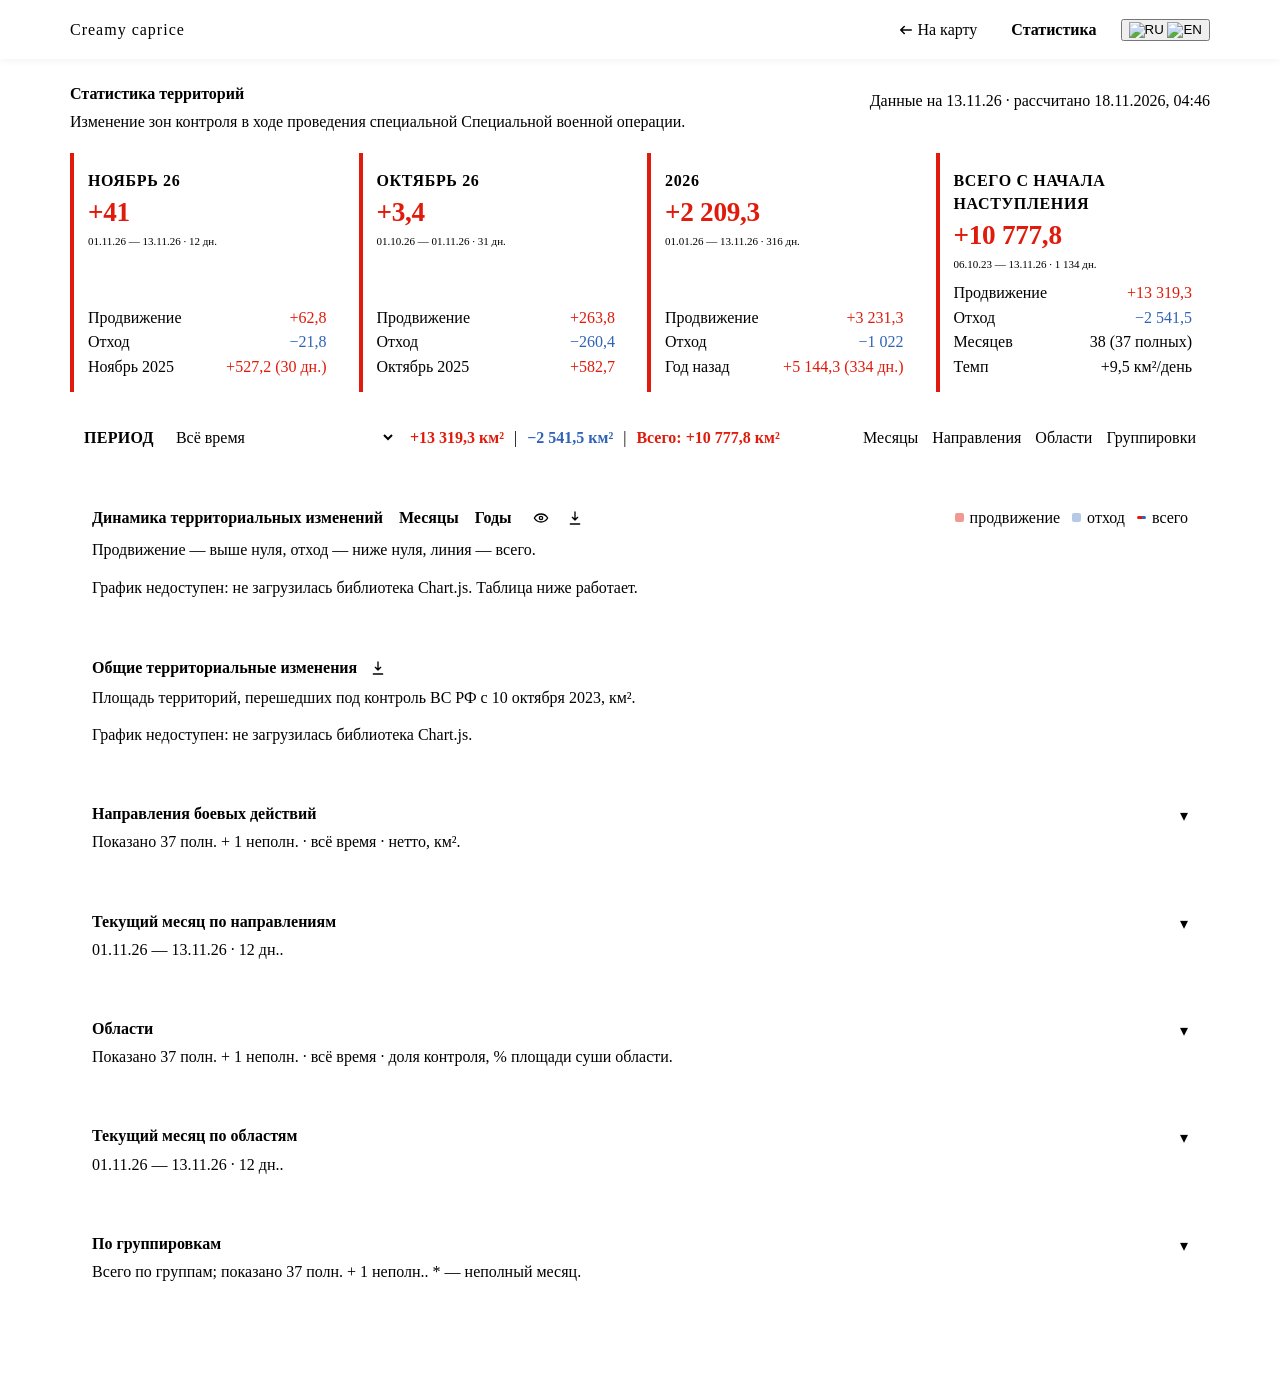
==== commit 18346076: "feat(stats): oblast groups, Chernihiv data, collapsible blocks and map mode reset - add Chernihiv ob" ====
--- a/stats.html
+++ b/stats.html
@@ -10,12 +10,12 @@
     <link rel="preconnect" href="https://fonts.gstatic.com" crossorigin>
     <link href="https://fonts.googleapis.com/css2?family=Roboto:wght@400;500;700&family=Wallpoet&display=swap" rel="stylesheet">
     <link rel="stylesheet" href="css/variables.css">
-    <link rel="stylesheet" href="css/stats.css?v=20261116c">
+    <link rel="stylesheet" href="css/stats.css?v=20261118e">
     <link rel="stylesheet" href="css/language.css">
     <script src="js/vendor/chart.umd.js" defer></script>
     <script src="js/vendor/modern-screenshot.js" defer></script>
     <script src="js/chart-axis.js?v=20261116a" defer></script>
-    <script src="js/stats.js?v=20261117a" defer></script>
+    <script src="js/stats.js?v=20261118e" defer></script>
 </head>
 <body class="stats-page">
     <header class="stats-header">
@@ -109,11 +109,6 @@
                 <p id="total-chart-fallback" class="stats-note hidden" data-ru="График недоступен: не загрузилась библиотека Chart.js." data-en="Chart unavailable: Chart.js failed to load.">График недоступен: не загрузилась библиотека Chart.js.</p>
             </section>
 
-            <details id="stats-more" class="stats-more">
-                <summary class="stats-more-summary">
-                    <span data-ru="Подробнее: направления, области, группировки" data-en="More: directions, oblasts, groups">Подробнее: направления, области, группировки</span>
-                </summary>
-
             <!-- Таблица по месяцам временно скрыта.
             <section class="stats-panel">
                 <div class="stats-panel-head">
@@ -145,22 +140,19 @@
             </section>
             -->
 
-            <section id="directions" class="stats-panel hidden">
+            <details id="directions" class="stats-panel stats-fold hidden">
+                <summary class="stats-fold-summary">
+                    <h2 data-ru="Направления боевых действий" data-en="Directions of combat operations">Направления боевых действий</h2>
+                    <span id="stats-directions-sub" class="stats-panel-sub" data-ru="Нетто по месяцам за выбранный период." data-en="Monthly net for the selected period.">Нетто по месяцам за выбранный период.</span>
+                </summary>
+                <div class="stats-fold-body">
+                <div class="stats-fold-actions">
+                    <button type="button" class="stats-icon-btn stats-png-btn" data-shot="#stats-directions-report" data-file="territory-directions" title="Скачать PNG" aria-label="Скачать таблицу в PNG" data-title-ru="Скачать PNG" data-title-en="Download PNG" data-aria-ru="Скачать таблицу в PNG" data-aria-en="Download table as PNG">
+                        <svg viewBox="0 0 24 24" width="16" height="16" aria-hidden="true"><path d="M12 3v12m0 0 4-4m-4 4-4-4M5 21h14" fill="none" stroke="currentColor" stroke-width="2" stroke-linecap="round" stroke-linejoin="round"/></svg>
+                    </button>
+                    <a class="stats-map-link" href="index.html?directions=1" target="_blank" rel="noopener"><span data-ru="Границы на карте" data-en="Borders on map">Границы на карте</span></a>
+                </div>
                 <div id="stats-directions-report">
-                    <div class="stats-panel-head">
-                        <div>
-                            <div class="stats-panel-title-row">
-                                <h2 data-ru="Направления боевых действий" data-en="Directions of combat operations">Направления боевых действий</h2>
-                                <button type="button" class="stats-icon-btn stats-png-btn" data-shot="#stats-directions-report" data-file="territory-directions" title="Скачать PNG" aria-label="Скачать таблицу в PNG" data-title-ru="Скачать PNG" data-title-en="Download PNG" data-aria-ru="Скачать таблицу в PNG" data-aria-en="Download table as PNG">
-                                    <svg viewBox="0 0 24 24" width="16" height="16" aria-hidden="true"><path d="M12 3v12m0 0 4-4m-4 4-4-4M5 21h14" fill="none" stroke="currentColor" stroke-width="2" stroke-linecap="round" stroke-linejoin="round"/></svg>
-                                </button>
-                            </div>
-                            <p id="stats-directions-sub" class="stats-panel-sub" data-ru="Нетто по месяцам за выбранный период." data-en="Monthly net for the selected period.">Нетто по месяцам за выбранный период.</p>
-                        </div>
-                        <div class="stats-panel-actions">
-                            <a class="stats-map-link" href="index.html?directions=1" target="_blank" rel="noopener"><span data-ru="Границы на карте" data-en="Borders on map">Границы на карте</span></a>
-                        </div>
-                    </div>
                     <div class="stats-table-wrap stats-matrix-wrap">
                         <table class="stats-table stats-table--matrix">
                             <thead id="stats-matrix-head"></thead>
@@ -191,19 +183,19 @@
                     </div>
                     <p id="direction-chart-fallback" class="stats-note hidden" data-ru="График недоступен: не загрузилась библиотека Chart.js." data-en="Chart unavailable: Chart.js failed to load.">График недоступен: не загрузилась библиотека Chart.js.</p>
                 </div>
-            </section>
-
-            <section id="stats-current" class="stats-panel hidden">
-                <div class="stats-panel-head">
-                    <div>
-                        <div class="stats-panel-title-row">
-                            <h2 data-ru="Текущий месяц по направлениям" data-en="Current month by direction">Текущий месяц по направлениям</h2>
-                            <button type="button" class="stats-icon-btn stats-png-btn" data-shot="#stats-current" data-file="territory-current" title="Скачать PNG" aria-label="Скачать таблицу в PNG" data-title-ru="Скачать PNG" data-title-en="Download PNG" data-aria-ru="Скачать таблицу в PNG" data-aria-en="Download table as PNG">
-                                <svg viewBox="0 0 24 24" width="16" height="16" aria-hidden="true"><path d="M12 3v12m0 0 4-4m-4 4-4-4M5 21h14" fill="none" stroke="currentColor" stroke-width="2" stroke-linecap="round" stroke-linejoin="round"/></svg>
-                            </button>
-                        </div>
-                        <p id="stats-current-sub" class="stats-panel-sub"></p>
-                    </div>
+                </div>
+            </details>
+
+            <details id="stats-current" class="stats-panel stats-fold hidden">
+                <summary class="stats-fold-summary">
+                    <h2 data-ru="Текущий месяц по направлениям" data-en="Current month by direction">Текущий месяц по направлениям</h2>
+                    <span id="stats-current-sub" class="stats-panel-sub"></span>
+                </summary>
+                <div class="stats-fold-body">
+                <div class="stats-fold-actions">
+                    <button type="button" class="stats-icon-btn stats-png-btn" data-shot="#stats-current" data-file="territory-current" title="Скачать PNG" aria-label="Скачать таблицу в PNG" data-title-ru="Скачать PNG" data-title-en="Download PNG" data-aria-ru="Скачать таблицу в PNG" data-aria-en="Download table as PNG">
+                        <svg viewBox="0 0 24 24" width="16" height="16" aria-hidden="true"><path d="M12 3v12m0 0 4-4m-4 4-4-4M5 21h14" fill="none" stroke="currentColor" stroke-width="2" stroke-linecap="round" stroke-linejoin="round"/></svg>
+                    </button>
                 </div>
                 <div class="stats-table-wrap">
                     <table class="stats-table stats-table--compact">
@@ -219,24 +211,22 @@
                     </table>
                 </div>
                 <p id="stats-current-note" class="stats-note"></p>
-            </section>
-
-            <section id="regions" class="stats-panel hidden">
+                </div>
+            </details>
+
+            <details id="regions" class="stats-panel stats-fold hidden">
+                <summary class="stats-fold-summary">
+                    <h2 data-ru="Области" data-en="Oblasts">Области</h2>
+                    <span id="stats-regions-sub" class="stats-panel-sub" data-ru="Доля контроля по областям на конец месяца, % площади суши." data-en="Control share by oblast at month end, % of land area.">Доля контроля по областям на конец месяца, % площади суши.</span>
+                </summary>
+                <div class="stats-fold-body">
+                <div class="stats-fold-actions">
+                    <button type="button" class="stats-icon-btn stats-png-btn" data-shot="#stats-regions-report" data-file="territory-regions" title="Скачать PNG" aria-label="Скачать таблицу в PNG" data-title-ru="Скачать PNG" data-title-en="Download PNG" data-aria-ru="Скачать таблицу в PNG" data-aria-en="Download table as PNG">
+                        <svg viewBox="0 0 24 24" width="16" height="16" aria-hidden="true"><path d="M12 3v12m0 0 4-4m-4 4-4-4M5 21h14" fill="none" stroke="currentColor" stroke-width="2" stroke-linecap="round" stroke-linejoin="round"/></svg>
+                    </button>
+                    <a class="stats-map-link" href="index.html?regions=1" target="_blank" rel="noopener"><span data-ru="Границы на карте" data-en="Borders on map">Границы на карте</span></a>
+                </div>
                 <div id="stats-regions-report">
-                    <div class="stats-panel-head">
-                        <div>
-                            <div class="stats-panel-title-row">
-                                <h2 data-ru="Области" data-en="Oblasts">Области</h2>
-                                <button type="button" class="stats-icon-btn stats-png-btn" data-shot="#stats-regions-report" data-file="territory-regions" title="Скачать PNG" aria-label="Скачать таблицу в PNG" data-title-ru="Скачать PNG" data-title-en="Download PNG" data-aria-ru="Скачать таблицу в PNG" data-aria-en="Download table as PNG">
-                                    <svg viewBox="0 0 24 24" width="16" height="16" aria-hidden="true"><path d="M12 3v12m0 0 4-4m-4 4-4-4M5 21h14" fill="none" stroke="currentColor" stroke-width="2" stroke-linecap="round" stroke-linejoin="round"/></svg>
-                                </button>
-                            </div>
-                            <p id="stats-regions-sub" class="stats-panel-sub" data-ru="Доля контроля по областям на конец месяца, % площади суши." data-en="Control share by oblast at month end, % of land area.">Доля контроля по областям на конец месяца, % площади суши.</p>
-                        </div>
-                        <div class="stats-panel-actions">
-                            <a class="stats-map-link" href="index.html?regions=1" target="_blank" rel="noopener"><span data-ru="Границы на карте" data-en="Borders on map">Границы на карте</span></a>
-                        </div>
-                    </div>
                     <div class="stats-table-wrap stats-matrix-wrap">
                         <table class="stats-table stats-table--matrix">
                             <thead id="stats-regions-head"></thead>
@@ -267,19 +257,19 @@
                     </div>
                     <p id="region-chart-fallback" class="stats-note hidden" data-ru="График недоступен: не загрузилась библиотека Chart.js." data-en="Chart unavailable: Chart.js failed to load.">График недоступен: не загрузилась библиотека Chart.js.</p>
                 </div>
-            </section>
-
-            <section id="stats-current-regions" class="stats-panel hidden">
-                <div class="stats-panel-head">
-                    <div>
-                        <div class="stats-panel-title-row">
-                            <h2 data-ru="Текущий месяц по областям" data-en="Current month by oblast">Текущий месяц по областям</h2>
-                            <button type="button" class="stats-icon-btn stats-png-btn" data-shot="#stats-current-regions" data-file="territory-current-regions" title="Скачать PNG" aria-label="Скачать таблицу в PNG" data-title-ru="Скачать PNG" data-title-en="Download PNG" data-aria-ru="Скачать таблицу в PNG" data-aria-en="Download table as PNG">
-                                <svg viewBox="0 0 24 24" width="16" height="16" aria-hidden="true"><path d="M12 3v12m0 0 4-4m-4 4-4-4M5 21h14" fill="none" stroke="currentColor" stroke-width="2" stroke-linecap="round" stroke-linejoin="round"/></svg>
-                            </button>
-                        </div>
-                        <p id="stats-current-regions-sub" class="stats-panel-sub"></p>
-                    </div>
+                </div>
+            </details>
+
+            <details id="stats-current-regions" class="stats-panel stats-fold hidden">
+                <summary class="stats-fold-summary">
+                    <h2 data-ru="Текущий месяц по областям" data-en="Current month by oblast">Текущий месяц по областям</h2>
+                    <span id="stats-current-regions-sub" class="stats-panel-sub"></span>
+                </summary>
+                <div class="stats-fold-body">
+                <div class="stats-fold-actions">
+                    <button type="button" class="stats-icon-btn stats-png-btn" data-shot="#stats-current-regions" data-file="territory-current-regions" title="Скачать PNG" aria-label="Скачать таблицу в PNG" data-title-ru="Скачать PNG" data-title-en="Download PNG" data-aria-ru="Скачать таблицу в PNG" data-aria-en="Download table as PNG">
+                        <svg viewBox="0 0 24 24" width="16" height="16" aria-hidden="true"><path d="M12 3v12m0 0 4-4m-4 4-4-4M5 21h14" fill="none" stroke="currentColor" stroke-width="2" stroke-linecap="round" stroke-linejoin="round"/></svg>
+                    </button>
                 </div>
                 <div class="stats-table-wrap">
                     <table class="stats-table stats-table--compact">
@@ -295,19 +285,19 @@
                     </table>
                 </div>
                 <p id="stats-current-regions-note" class="stats-note"></p>
-            </section>
-
-            <section id="groups" class="stats-panel hidden">
-                <div class="stats-panel-head">
-                    <div>
-                        <div class="stats-panel-title-row">
-                            <h2 data-ru="По группировкам" data-en="By group">По группировкам</h2>
-                            <button type="button" class="stats-icon-btn stats-png-btn" data-shot="#groups" data-file="territory-groups" title="Скачать PNG" aria-label="Скачать график и таблицу в PNG" data-title-ru="Скачать PNG" data-title-en="Download PNG" data-aria-ru="Скачать график и таблицу в PNG" data-aria-en="Download chart and table as PNG">
-                                <svg viewBox="0 0 24 24" width="16" height="16" aria-hidden="true"><path d="M12 3v12m0 0 4-4m-4 4-4-4M5 21h14" fill="none" stroke="currentColor" stroke-width="2" stroke-linecap="round" stroke-linejoin="round"/></svg>
-                            </button>
-                        </div>
-                        <p id="stats-groups-sub" class="stats-panel-sub" data-ru="Всего по группам направлений за выбранный период." data-en="Total by direction groups for the selected period.">Всего по группам направлений за выбранный период.</p>
-                    </div>
+                </div>
+            </details>
+
+            <details id="groups" class="stats-panel stats-fold hidden">
+                <summary class="stats-fold-summary">
+                    <h2 data-ru="По группировкам" data-en="By group">По группировкам</h2>
+                    <span id="stats-groups-sub" class="stats-panel-sub" data-ru="Всего по группам направлений за выбранный период." data-en="Total by direction groups for the selected period.">Всего по группам направлений за выбранный период.</span>
+                </summary>
+                <div class="stats-fold-body">
+                <div class="stats-fold-actions">
+                    <button type="button" class="stats-icon-btn stats-png-btn" data-shot="#groups" data-file="territory-groups" title="Скачать PNG" aria-label="Скачать график и таблицу в PNG" data-title-ru="Скачать PNG" data-title-en="Download PNG" data-aria-ru="Скачать график и таблицу в PNG" data-aria-en="Download chart and table as PNG">
+                        <svg viewBox="0 0 24 24" width="16" height="16" aria-hidden="true"><path d="M12 3v12m0 0 4-4m-4 4-4-4M5 21h14" fill="none" stroke="currentColor" stroke-width="2" stroke-linecap="round" stroke-linejoin="round"/></svg>
+                    </button>
                 </div>
                 <div class="stats-chart-wrap">
                     <canvas id="groups-chart" aria-label="График всего по группировкам" data-aria-ru="График всего по группировкам" data-aria-en="Chart of totals by groups" role="img"></canvas>
@@ -327,7 +317,7 @@
                     </table>
                 </div>
                 <p id="stats-groups-note" class="stats-note"></p>
-            </section>
+                </div>
             </details>
         </div>
 
--- a/css/stats.css
+++ b/css/stats.css
@@ -287,47 +287,50 @@
     color: var(--text-muted);
 }
 
-/* ---------- Кат подробных разделов ---------- */
-
-.stats-more {
-    margin-bottom: 18px;
-}
-
-.stats-more-summary {
-    display: flex;
-    align-items: center;
-    justify-content: space-between;
-    gap: 12px;
-    padding: 16px 22px;
-    background: var(--surface);
-    border: 1px solid var(--gray-200);
-    border-radius: var(--radius-xl);
-    box-shadow: var(--shadow-sm);
+/* ---------- Каты отдельных блоков ---------- */
+
+.stats-fold > summary {
+    position: relative;
+    padding-right: 26px;
     cursor: pointer;
-    font-weight: 700;
     list-style: none;
 }
 
-.stats-more-summary::-webkit-details-marker {
+.stats-fold > summary::-webkit-details-marker {
     display: none;
 }
 
-.stats-more-summary:hover {
-    background: var(--gray-50);
-}
-
-.stats-more-summary::after {
+.stats-fold > summary::after {
     content: '▾';
+    position: absolute;
+    top: 2px;
+    right: 0;
     color: var(--text-muted);
     transition: transform var(--transition-fast);
 }
 
-.stats-more[open] .stats-more-summary {
-    margin-bottom: 18px;
-}
-
-.stats-more[open] .stats-more-summary::after {
+.stats-fold[open] > summary {
+    margin-bottom: 12px;
+}
+
+.stats-fold[open] > summary::after {
     transform: rotate(180deg);
+}
+
+.stats-fold-summary .stats-panel-sub {
+    display: block;
+}
+
+.stats-fold-actions {
+    display: flex;
+    align-items: center;
+    justify-content: flex-end;
+    gap: 8px;
+    margin-bottom: 10px;
+}
+
+.stats-fold-body.is-folding {
+    overflow: hidden;
 }
 
 .stats-panel-title-row {
@@ -686,6 +689,13 @@
     font-weight: 700;
 }
 
+.stats-table--matrix tr.stats-matrix-group-row td {
+    border-top: 2px solid var(--gray-300);
+    background: var(--gray-50);
+    color: var(--text-secondary);
+    font-weight: 700;
+}
+
 .stats-png-wide {
     width: max-content;
     max-width: none;
@@ -981,10 +991,6 @@
         border-radius: var(--radius-lg);
     }
 
-    .stats-more-summary {
-        padding: 14px;
-    }
-
     .stats-panel-head {
         flex-direction: column;
         gap: 8px;
